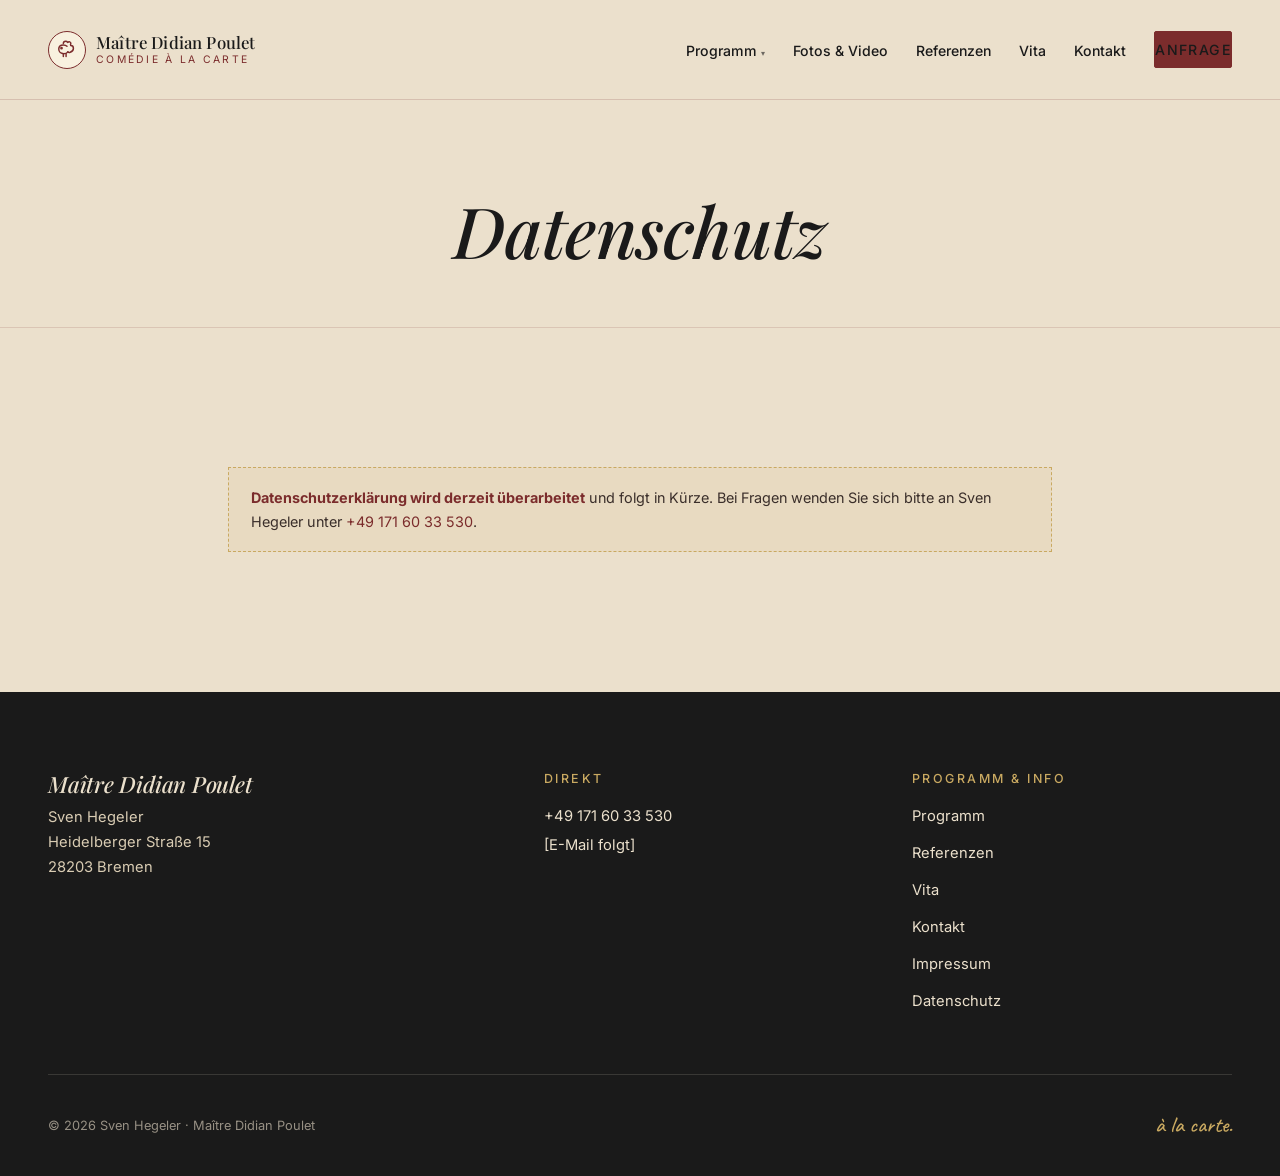
==== datenschutz.html @ 416f076c "Initial deploy — Maître Didian Poulet website" ====
<!doctype html>
<html lang="de">
<head>
<meta charset="utf-8">
<meta name="viewport" content="width=device-width,initial-scale=1">
<title>Datenschutz — Maître Didian Poulet</title>
<link rel="preconnect" href="https://fonts.googleapis.com">
<link rel="preconnect" href="https://fonts.gstatic.com" crossorigin>
<link href="https://fonts.googleapis.com/css2?family=Playfair+Display:ital,wght@0,400;0,500;1,400;1,500&family=Inter:wght@400;500;600&family=Caveat:wght@500;600&display=swap" rel="stylesheet">
<link rel="stylesheet" href="styles.css">
</head>
<body data-screen-label="Datenschutz">

<header class="nav">
  <div class="nav-inner">
    <a class="brand" href="index.html"><span class="brand-mark" aria-hidden="true"><svg width="22" height="22" viewBox="0 0 24 24" fill="none" stroke="currentColor" stroke-width="1.6" stroke-linecap="round" stroke-linejoin="round"><path d="M8 5c0-1.5 1-2.5 2.5-2.5 1 0 1.8.5 2.2 1.2.6-.6 1.5-1 2.3-.6 1.2.5 1.5 2 .8 3"/><path d="M16 7c1.5 0 3 1 3 3 0 2.5-2 4-3.5 4.5-1 .3-2 .2-2.5-.5"/><path d="M13 14c-1 1.5-3 2-4.5 2-3 0-5.5-2-5.5-5 0-2.5 2-4.5 5-4.5 1.5 0 3 .5 4 1.5"/><path d="M8 16v3M11 16v3"/><circle cx="6" cy="10" r=".7" fill="currentColor"/></svg></span><span class="brand-text"><span class="brand-name">Maître Didian Poulet</span><span class="brand-sub">Comédie à la Carte</span></span></a>
    <button class="nav-toggle" aria-label="Menü" aria-expanded="false"><svg width="22" height="22" viewBox="0 0 24 24" fill="none" stroke="currentColor" stroke-width="1.6"><path d="M3 6h18M3 12h18M3 18h18"/></svg></button>
    <ul class="nav-links">
      <li class="has-submenu"><a href="index.html#koch-comedie">Programm</a>
        <ul class="submenu">
          <li><a href="index.html#koch-comedie">Koch-Comédie</a></li>
          <li><a href="index.html#fete-de-la-cuisine">Fête de la Cuisine</a></li>
          <li><a href="index.html#artisst">ARTisst</a></li>
          <li><a href="index.html#everybody-is-a-star">Everybody is a Star!</a></li>
        </ul>
      </li>
      <li><a href="index.html#fotos-video">Fotos &amp; Video</a></li>
      <li><a href="index.html#referenzen">Referenzen</a></li>
      <li><a href="index.html#vita">Vita</a></li>
      <li><a href="index.html#kontakt">Kontakt</a></li>
      <li><a class="btn nav-cta" href="index.html#kontakt">Anfrage</a></li>
    </ul>
  </div>
</header>

<section class="page-head">
  <div class="container--narrow">
    <h1>Datenschutz</h1>
  </div>
</section>

<section class="section">
  <div class="container--narrow">
    <div class="note-box">
      <strong>Datenschutzerklärung wird derzeit überarbeitet</strong> und folgt in Kürze. Bei Fragen wenden Sie sich bitte an Sven Hegeler unter <a href="tel:+4917160335530">+49 171 60 33 530</a>.
    </div>
  </div>
</section>

<footer class="footer">
  <div class="container">
    <div class="footer-grid">
      <div class="footer-brand"><h3>Maître Didian Poulet</h3><p>Sven Hegeler<br>Heidelberger Straße 15<br>28203 Bremen</p></div>
      <div><h4>Direkt</h4><p><a href="tel:+4917160335530">+49 171 60 33 530</a></p><p><a href="mailto:[E-Mail-Adresse mit Sven klären]">[E-Mail folgt]</a></p></div>
      <div><h4>Programm &amp; Info</h4><ul><li><a href="index.html#koch-comedie">Programm</a></li><li><a href="index.html#referenzen">Referenzen</a></li><li><a href="index.html#vita">Vita</a></li><li><a href="index.html#kontakt">Kontakt</a></li><li><a href="impressum.html">Impressum</a></li><li><a href="datenschutz.html">Datenschutz</a></li></ul></div>
    </div>
    <div class="footer-bottom"><span>© 2026 Sven Hegeler · Maître Didian Poulet</span><span class="script">à la carte.</span></div>
  </div>
</footer>
<script src="nav.js"></script>
</body>
</html>
---- styles.css ----
/* =========================================
   Maître Didian Poulet — Comedy Koch mit Huhn
   Shared stylesheet
   ========================================= */

:root {
  --bordeaux: #7B2C2C;
  --bordeaux-deep: #5C1F1F;
  --champagne: #EBE0CC;
  --champagne-light: #F4ECDA;
  --champagne-dark: #D9CCB3;
  --ink: #1A1A1A;
  --ink-soft: #3A2E2A;
  --gold: #C9A961;
  --gold-deep: #A88A45;
  --paper: #F8F1DF;

  --serif: "Playfair Display", "DM Serif Display", Georgia, serif;
  --sans: "Inter", "Source Sans 3", -apple-system, BlinkMacSystemFont, sans-serif;
  --script: "Caveat", "Brush Script MT", cursive;

  --container: 1240px;
  --container-narrow: 880px;
  --radius: 2px;
}

* { box-sizing: border-box; }
html { scroll-behavior: smooth; }
@media (prefers-reduced-motion: reduce) { html { scroll-behavior: auto; } }

/* Anchor scroll offset for sticky nav */
section[id] { scroll-margin-top: 80px; }
body {
  margin: 0;
  font-family: var(--sans);
  font-size: 17px;
  line-height: 1.65;
  color: var(--ink);
  background: var(--champagne);
  -webkit-font-smoothing: antialiased;
  text-rendering: optimizeLegibility;
}

img { max-width: 100%; display: block; }
a { color: var(--bordeaux); text-decoration: none; transition: color .2s; }
a:hover { color: var(--gold-deep); }

h1, h2, h3, h4 {
  font-family: var(--serif);
  font-weight: 500;
  line-height: 1.15;
  margin: 0 0 .4em;
  color: var(--ink);
  letter-spacing: -.01em;
}
h1 { font-size: clamp(2.2rem, 5.5vw, 4.5rem); font-weight: 500; }
h2 { font-size: clamp(1.8rem, 3.5vw, 2.8rem); }
h3 { font-size: clamp(1.3rem, 2vw, 1.7rem); }
p { margin: 0 0 1em; text-wrap: pretty; }
.lead { font-size: 1.15rem; line-height: 1.7; color: var(--ink-soft); }

.container { max-width: var(--container); margin: 0 auto; padding: 0 28px; }
.container--narrow { max-width: var(--container-narrow); margin: 0 auto; padding: 0 28px; }
.section { padding: clamp(64px, 9vw, 120px) 0; }
.section--tight { padding: clamp(40px, 6vw, 80px) 0; }

/* ---------- Eyebrow / micro-labels ---------- */
.eyebrow {
  font-family: var(--sans);
  font-size: .78rem;
  letter-spacing: .22em;
  text-transform: uppercase;
  color: var(--bordeaux);
  font-weight: 500;
  margin: 0 0 1.2rem;
  display: inline-flex;
  align-items: center;
  gap: 14px;
}
.eyebrow::before, .eyebrow::after {
  content: "";
  width: 28px;
  height: 1px;
  background: var(--bordeaux);
  opacity: .5;
}
.eyebrow--left::after { display: none; }
.eyebrow--left::before { display: none; }
.eyebrow--left { padding-left: 0; }

.script {
  font-family: var(--script);
  color: var(--bordeaux);
  font-weight: 500;
}

/* ---------- Buttons ---------- */
.btn {
  display: inline-flex;
  align-items: center;
  gap: 10px;
  padding: 14px 26px;
  font-family: var(--sans);
  font-size: .92rem;
  font-weight: 500;
  letter-spacing: .08em;
  text-transform: uppercase;
  border: 1px solid var(--bordeaux);
  background: var(--bordeaux);
  color: var(--champagne-light);
  cursor: pointer;
  transition: all .2s ease;
  border-radius: var(--radius);
}
.btn:hover { background: var(--bordeaux-deep); color: var(--champagne-light); transform: translateY(-1px); }
.btn--ghost {
  background: transparent;
  color: var(--bordeaux);
}
.btn--ghost:hover { background: var(--bordeaux); color: var(--champagne-light); }
.btn--gold {
  background: var(--gold);
  border-color: var(--gold);
  color: var(--ink);
}
.btn--gold:hover { background: var(--gold-deep); color: var(--ink); }

/* ---------- Navigation ---------- */
.nav {
  position: sticky;
  top: 0;
  z-index: 80;
  background: rgba(235, 224, 204, 0.92);
  backdrop-filter: blur(10px);
  -webkit-backdrop-filter: blur(10px);
  border-bottom: 1px solid rgba(123, 44, 44, 0.18);
}
.nav-inner {
  max-width: var(--container);
  margin: 0 auto;
  padding: 14px 28px;
  display: flex;
  align-items: center;
  gap: 32px;
}
.brand {
  display: flex;
  align-items: center;
  gap: 10px;
  text-decoration: none;
  color: var(--ink);
  flex-shrink: 0;
}
.brand-mark {
  width: 38px;
  height: 38px;
  display: grid;
  place-items: center;
  border: 1px solid var(--bordeaux);
  border-radius: 50%;
  color: var(--bordeaux);
  background: var(--paper);
}
.brand-text {
  display: flex;
  flex-direction: column;
  line-height: 1;
}
.brand-name {
  font-family: var(--serif);
  font-size: 1.05rem;
  font-weight: 500;
  letter-spacing: .01em;
}
.brand-sub {
  font-size: .65rem;
  letter-spacing: .22em;
  text-transform: uppercase;
  color: var(--bordeaux);
  margin-top: 4px;
}

.nav-links {
  display: flex;
  align-items: center;
  gap: 28px;
  margin-left: auto;
  list-style: none;
  padding: 0;
}
.nav-links a {
  font-size: .88rem;
  color: var(--ink);
  font-weight: 500;
  position: relative;
  padding: 6px 0;
}
.nav-links a:hover { color: var(--bordeaux); }
.nav-links a.active { color: var(--bordeaux); }
.nav-links a.active::after {
  content: "";
  position: absolute;
  left: 0; right: 0; bottom: -2px;
  height: 1px;
  background: var(--gold);
}

.nav-cta {
  padding: 10px 18px;
  font-size: .82rem;
  letter-spacing: .1em;
}

/* Programm submenu */
.has-submenu { position: relative; }
.has-submenu > a::after {
  content: "▾";
  font-size: .6em;
  margin-left: 4px;
  opacity: .6;
}
.submenu {
  position: absolute;
  top: calc(100% + 6px);
  left: -16px;
  background: var(--paper);
  border: 1px solid rgba(123, 44, 44, 0.2);
  list-style: none;
  margin: 0;
  padding: 10px 0;
  min-width: 240px;
  opacity: 0;
  visibility: hidden;
  transform: translateY(-4px);
  transition: all .2s;
  box-shadow: 0 16px 40px rgba(26,26,26,.08);
}
.has-submenu:hover .submenu,
.has-submenu:focus-within .submenu {
  opacity: 1;
  visibility: visible;
  transform: translateY(0);
}
.submenu li { display: block; }
.submenu a {
  display: block;
  padding: 10px 20px;
  font-size: .88rem;
  font-family: var(--serif);
  font-style: italic;
}
.submenu a:hover { background: var(--champagne-light); }

/* Mobile nav */
.nav-toggle {
  display: none;
  margin-left: auto;
  background: none;
  border: 1px solid var(--bordeaux);
  color: var(--bordeaux);
  width: 44px;
  height: 44px;
  border-radius: var(--radius);
  cursor: pointer;
  align-items: center;
  justify-content: center;
}

@media (max-width: 980px) {
  .nav-links {
    position: fixed;
    inset: 73px 0 0;
    background: var(--champagne);
    flex-direction: column;
    align-items: flex-start;
    padding: 32px 28px;
    gap: 4px;
    transform: translateX(100%);
    transition: transform .3s ease;
    overflow-y: auto;
  }
  .nav-links.open { transform: translateX(0); }
  .nav-links a { font-size: 1.1rem; padding: 12px 0; width: 100%; border-bottom: 1px solid rgba(123,44,44,.1); }
  .submenu {
    position: static;
    opacity: 1;
    visibility: visible;
    transform: none;
    box-shadow: none;
    border: none;
    background: transparent;
    padding: 0 0 0 16px;
    min-width: 0;
  }
  .submenu a { font-size: 1rem; padding: 8px 0; }
  .nav-cta { margin-top: 16px; }
  .nav-toggle { display: inline-flex; }
}

/* ---------- Decorative dividers ---------- */
.ornament {
  display: flex;
  align-items: center;
  justify-content: center;
  gap: 14px;
  margin: 32px 0;
  color: var(--bordeaux);
}
.ornament::before, .ornament::after {
  content: "";
  flex: 1;
  max-width: 120px;
  height: 1px;
  background: linear-gradient(to right, transparent, var(--bordeaux) 40%, var(--bordeaux) 60%, transparent);
  opacity: .5;
}
.ornament svg { opacity: .8; }

.rule {
  border: 0;
  border-top: 1px solid rgba(123, 44, 44, 0.18);
  margin: 0;
}

/* ---------- Hero ---------- */
.hero {
  position: relative;
  padding: clamp(60px, 8vw, 100px) 0 clamp(60px, 8vw, 110px);
  overflow: hidden;
}
.hero-grid {
  display: grid;
  grid-template-columns: 1.05fr 1fr;
  gap: clamp(40px, 6vw, 80px);
  align-items: center;
}
@media (max-width: 900px) {
  .hero-grid { grid-template-columns: 1fr; gap: 36px; }
}

/* ---------- Image placeholder ---------- */
.ph {
  position: relative;
  background:
    repeating-linear-gradient(
      135deg,
      rgba(123,44,44,.06) 0 12px,
      rgba(123,44,44,.02) 12px 24px
    ),
    var(--paper);
  border: 1px solid rgba(123,44,44,.2);
  display: grid;
  place-items: center;
  color: var(--bordeaux);
  font-family: ui-monospace, "SF Mono", Menlo, monospace;
  font-size: .72rem;
  letter-spacing: .14em;
  text-transform: uppercase;
  text-align: center;
  padding: 24px;
  overflow: hidden;
}
.ph::before, .ph::after {
  content: "";
  position: absolute;
  width: 18px;
  height: 18px;
  border: 1px solid var(--bordeaux);
  opacity: .5;
}
.ph::before { top: 10px; left: 10px; border-right: 0; border-bottom: 0; }
.ph::after { bottom: 10px; right: 10px; border-left: 0; border-top: 0; }
.ph .ph-label { max-width: 240px; line-height: 1.5; }
.ph .ph-cap {
  display: block;
  margin-top: 8px;
  font-family: var(--serif);
  font-style: italic;
  font-size: .9rem;
  letter-spacing: 0;
  text-transform: none;
  color: var(--ink-soft);
}

/* Real photo with caption */
.figure {
  margin: 0;
}
.figure img {
  width: 100%;
  height: auto;
  border: 1px solid rgba(123,44,44,.2);
  display: block;
}
.figure figcaption {
  margin-top: 12px;
  font-family: var(--script);
  font-size: 1.5rem;
  color: var(--bordeaux);
  text-align: right;
}

.ph--portrait { aspect-ratio: 4/5; }
.ph--landscape { aspect-ratio: 4/3; }
.ph--wide { aspect-ratio: 16/9; }
.ph--square { aspect-ratio: 1/1; }

/* ---------- Badge / Award ---------- */
.badge {
  display: inline-flex;
  align-items: center;
  gap: 12px;
  padding: 10px 18px 10px 14px;
  border: 1px solid var(--gold);
  background: rgba(201, 169, 97, 0.08);
  color: var(--ink-soft);
  font-size: .82rem;
  line-height: 1.4;
  border-radius: var(--radius);
}
.badge-medal {
  flex-shrink: 0;
  color: var(--gold-deep);
}

/* ---------- Cards ---------- */
.card {
  background: var(--paper);
  border: 1px solid rgba(123,44,44,.16);
  padding: 32px;
  display: flex;
  flex-direction: column;
  gap: 14px;
  position: relative;
  transition: all .25s ease;
}
.card:hover {
  border-color: var(--bordeaux);
  transform: translateY(-2px);
  box-shadow: 0 20px 40px rgba(26,26,26,.06);
}
.card-num {
  font-family: var(--serif);
  font-style: italic;
  font-size: 1rem;
  color: var(--gold-deep);
}
.card h3 { margin: 0; }
.card-link {
  margin-top: auto;
  font-family: var(--serif);
  font-style: italic;
  font-size: 1rem;
  color: var(--bordeaux);
  display: inline-flex;
  align-items: center;
  gap: 8px;
}
.card-link::after {
  content: "→";
  transition: transform .2s;
}
.card:hover .card-link::after { transform: translateX(4px); }

/* ---------- Program tiles grid ---------- */
.program-grid {
  display: grid;
  grid-template-columns: repeat(auto-fit, minmax(260px, 1fr));
  gap: 20px;
  margin-top: 40px;
}

/* ---------- Pull quote ---------- */
.pullquote {
  margin: clamp(40px, 6vw, 64px) auto;
  max-width: 760px;
  padding: 0 28px;
  text-align: center;
  position: relative;
}
.pullquote p {
  font-family: var(--serif);
  font-style: italic;
  font-size: clamp(1.5rem, 3.2vw, 2.4rem);
  line-height: 1.3;
  color: var(--bordeaux);
  margin: 0;
}
.pullquote::before {
  content: "❝";
  display: block;
  font-family: var(--serif);
  font-size: 4rem;
  color: var(--gold);
  line-height: 1;
  margin-bottom: 8px;
}

/* ---------- Section header ---------- */
.section-head {
  text-align: center;
  max-width: 720px;
  margin: 0 auto 56px;
}
.section-head .eyebrow {
  justify-content: center;
}

/* ---------- Two-column layout ---------- */
.two-col {
  display: grid;
  grid-template-columns: 1fr 1fr;
  gap: clamp(32px, 5vw, 64px);
  align-items: start;
}
@media (max-width: 820px) {
  .two-col { grid-template-columns: 1fr; }
}

/* ---------- Aside boxes (Eckdaten, Hinweise) ---------- */
.aside-box {
  background: var(--paper);
  border-left: 3px solid var(--gold);
  padding: 28px 32px;
  margin: 32px 0;
}
.aside-box h3 {
  font-size: 1.1rem;
  margin: 0 0 16px;
  font-family: var(--sans);
  text-transform: uppercase;
  letter-spacing: .14em;
  color: var(--bordeaux);
  font-weight: 600;
}
.aside-box ol, .aside-box ul {
  margin: 0;
  padding-left: 20px;
}
.aside-box li { margin-bottom: 8px; }
.aside-box li:last-child { margin-bottom: 0; }

.note-box {
  background: rgba(201, 169, 97, 0.1);
  border: 1px dashed var(--gold);
  padding: 18px 22px;
  font-size: .9rem;
  color: var(--ink-soft);
  margin: 24px 0;
}
.note-box strong { color: var(--bordeaux); }

/* ---------- Downloads ---------- */
.downloads {
  display: flex;
  flex-direction: column;
  gap: 10px;
  margin: 24px 0;
}
.download {
  display: flex;
  align-items: center;
  justify-content: space-between;
  gap: 16px;
  padding: 16px 20px;
  border: 1px solid rgba(123,44,44,.2);
  background: var(--paper);
  text-decoration: none;
  color: var(--ink);
  transition: all .2s;
}
.download:hover {
  border-color: var(--bordeaux);
  background: var(--champagne-light);
}
.download-icon {
  color: var(--bordeaux);
  flex-shrink: 0;
}
.download-meta {
  flex: 1;
  min-width: 0;
}
.download-name {
  font-family: var(--serif);
  font-style: italic;
  font-size: 1.05rem;
}
.download-sub {
  font-size: .75rem;
  letter-spacing: .12em;
  text-transform: uppercase;
  color: var(--ink-soft);
  opacity: .7;
}
.download-arrow {
  color: var(--bordeaux);
  font-family: ui-monospace, monospace;
}

/* ---------- EN box ---------- */
.en-box {
  background: var(--ink);
  color: var(--champagne);
  padding: 28px;
  display: flex;
  flex-direction: column;
  gap: 14px;
  align-items: flex-start;
}
.en-box .flag {
  font-size: 1.4rem;
}
.en-box h4 {
  margin: 0;
  color: var(--champagne);
  font-family: var(--serif);
  font-style: italic;
}
.en-box a {
  color: var(--gold);
  font-weight: 500;
  text-transform: uppercase;
  font-size: .82rem;
  letter-spacing: .12em;
}

/* ---------- Logo wall ---------- */
.logo-wall {
  display: grid;
  grid-template-columns: repeat(auto-fill, minmax(180px, 1fr));
  gap: 1px;
  background: rgba(123,44,44,.15);
  border: 1px solid rgba(123,44,44,.15);
}
.logo-cell {
  background: var(--paper);
  aspect-ratio: 4/3;
  display: grid;
  place-items: center;
  padding: 20px;
  text-align: center;
  font-family: var(--serif);
  font-size: .95rem;
  color: var(--ink-soft);
  filter: grayscale(1) contrast(0.9);
  transition: all .3s;
  cursor: default;
  line-height: 1.3;
}
.logo-cell:hover {
  filter: none;
  color: var(--bordeaux);
  background: var(--champagne-light);
}
.logo-cell em {
  display: block;
  font-style: normal;
  font-family: var(--sans);
  font-size: .68rem;
  letter-spacing: .14em;
  text-transform: uppercase;
  color: var(--gold-deep);
  margin-top: 6px;
  opacity: .8;
}

/* ---------- Galleries ---------- */
.gallery-masonry {
  columns: 3;
  column-gap: 16px;
}
.gallery-masonry .ph {
  margin-bottom: 16px;
  break-inside: avoid;
}
.gallery-masonry .ph:nth-child(3n+1) { aspect-ratio: 4/5; }
.gallery-masonry .ph:nth-child(3n+2) { aspect-ratio: 4/3; }
.gallery-masonry .ph:nth-child(3n+3) { aspect-ratio: 1/1; }
@media (max-width: 900px) {
  .gallery-masonry { columns: 2; }
}
@media (max-width: 560px) {
  .gallery-masonry { columns: 1; }
}

.gallery-strip {
  display: grid;
  grid-template-columns: repeat(auto-fill, minmax(200px, 1fr));
  gap: 12px;
}

/* ---------- Footer ---------- */
.footer {
  background: var(--ink);
  color: var(--champagne-dark);
  padding: 80px 0 32px;
  margin-top: 0;
}
.footer a { color: var(--champagne); }
.footer a:hover { color: var(--gold); }
.footer-grid {
  display: grid;
  grid-template-columns: 1.4fr 1fr 1fr;
  gap: 48px;
  padding-bottom: 56px;
  border-bottom: 1px solid rgba(235,224,204,.15);
}
.footer-grid h4 {
  color: var(--gold);
  font-family: var(--sans);
  font-size: .78rem;
  letter-spacing: .2em;
  text-transform: uppercase;
  font-weight: 500;
  margin: 0 0 18px;
}
.footer-grid p, .footer-grid li {
  font-size: .92rem;
  line-height: 1.7;
  margin: 0 0 4px;
}
.footer-grid ul { list-style: none; padding: 0; margin: 0; display: flex; flex-direction: column; gap: 8px; }
.footer-brand h3 {
  color: var(--champagne);
  font-family: var(--serif);
  font-style: italic;
  font-size: 1.4rem;
  margin: 0 0 8px;
}
.footer-bottom {
  display: flex;
  justify-content: space-between;
  align-items: center;
  flex-wrap: wrap;
  gap: 16px;
  padding-top: 32px;
  font-size: .8rem;
  color: rgba(235,224,204,.6);
}
.footer-bottom .script { color: var(--gold); font-size: 1.4rem; }
@media (max-width: 800px) {
  .footer-grid { grid-template-columns: 1fr; gap: 32px; }
}

/* ---------- Contact page ---------- */
.contact-grid {
  display: grid;
  grid-template-columns: 1fr 1fr;
  gap: 64px;
  align-items: start;
}
.contact-block {
  font-family: var(--serif);
  font-size: 1.4rem;
  line-height: 1.6;
  color: var(--ink);
}
.contact-block strong {
  display: block;
  font-size: .72rem;
  font-family: var(--sans);
  letter-spacing: .18em;
  text-transform: uppercase;
  color: var(--bordeaux);
  margin-top: 24px;
  font-weight: 600;
}
.contact-block strong:first-child { margin-top: 0; }
@media (max-width: 800px) {
  .contact-grid { grid-template-columns: 1fr; gap: 32px; }
}

/* ---------- Hero left text ---------- */
.hero-eyebrow {
  font-size: .8rem;
  letter-spacing: .3em;
  text-transform: uppercase;
  color: var(--bordeaux);
  margin-bottom: 24px;
  font-weight: 500;
}
.hero h1 {
  font-size: clamp(2.4rem, 6vw, 4.6rem);
  font-style: italic;
  margin-bottom: 8px;
}
.hero .sub {
  font-family: var(--script);
  font-size: clamp(1.8rem, 4vw, 2.8rem);
  color: var(--bordeaux);
  margin-bottom: 32px;
  line-height: 1;
}
.hero .subline {
  font-size: 1.1rem;
  line-height: 1.7;
  color: var(--ink-soft);
  max-width: 540px;
  margin-bottom: 32px;
}
.hero-cta {
  display: flex;
  gap: 14px;
  flex-wrap: wrap;
  margin-bottom: 32px;
}

/* ---------- Misc ---------- */
.kicker {
  font-family: var(--serif);
  font-style: italic;
  font-size: 1.2rem;
  color: var(--bordeaux);
}
.muted { color: var(--ink-soft); opacity: .8; }
.center { text-align: center; }

.page-head {
  padding: clamp(56px, 7vw, 100px) 0 clamp(32px, 4vw, 48px);
  text-align: center;
  border-bottom: 1px solid rgba(123,44,44,.15);
}
.page-head h1 {
  font-style: italic;
  margin-bottom: 8px;
}
.page-head .sub {
  font-family: var(--script);
  font-size: clamp(1.6rem, 3vw, 2.2rem);
  color: var(--bordeaux);
}
.page-head .lead {
  margin-top: 18px;
  max-width: 620px;
  margin-left: auto;
  margin-right: auto;
}

/* ---------- Acts list (Everybody is a Star) ---------- */
.acts {
  display: grid;
  gap: 32px;
  margin-top: 40px;
}
.act {
  display: grid;
  grid-template-columns: 200px 1fr;
  gap: 32px;
  align-items: start;
  padding-bottom: 32px;
  border-bottom: 1px solid rgba(123,44,44,.15);
}
.act:last-child { border-bottom: 0; padding-bottom: 0; }
.act-num {
  font-family: var(--serif);
  font-style: italic;
  font-size: 1rem;
  color: var(--gold-deep);
}
.act-num .big {
  display: block;
  font-size: 4rem;
  color: var(--bordeaux);
  font-style: normal;
  line-height: 1;
  margin-top: 4px;
}
.act h3 { margin-bottom: 12px; }
@media (max-width: 700px) {
  .act { grid-template-columns: 1fr; gap: 12px; }
  .act-num .big { font-size: 3rem; display: inline-block; margin-right: 12px; }
}

/* ---------- Credits list ---------- */
.credits {
  display: grid;
  grid-template-columns: 1fr;
  gap: 0;
  margin-top: 24px;
}
.credit {
  display: grid;
  grid-template-columns: 220px 1fr auto;
  gap: 16px;
  padding: 14px 0;
  border-bottom: 1px dotted rgba(123,44,44,.25);
  align-items: baseline;
}
.credit-role {
  font-family: var(--serif);
  font-style: italic;
  color: var(--bordeaux);
}
.credit-link {
  font-size: .85rem;
  color: var(--ink-soft);
}
@media (max-width: 700px) {
  .credit { grid-template-columns: 1fr; gap: 2px; padding: 12px 0; }
}

/* ---------- Video element ---------- */
video.video-ph {
  width: 100%;
  aspect-ratio: 16/9;
  object-fit: cover;
  display: block;
  cursor: pointer;
}

/* ---------- Video placeholder ---------- */
.video-ph {
  aspect-ratio: 16/9;
  background: var(--ink);
  color: var(--champagne);
  display: grid;
  place-items: center;
  position: relative;
  cursor: pointer;
}
.video-ph::before {
  content: "";
  position: absolute;
  inset: 0;
  background:
    repeating-linear-gradient(135deg, rgba(255,255,255,.02) 0 12px, transparent 12px 24px);
}
.play-btn {
  width: 80px;
  height: 80px;
  border-radius: 50%;
  background: var(--gold);
  display: grid;
  place-items: center;
  color: var(--ink);
  position: relative;
  z-index: 2;
}
.video-meta {
  position: absolute;
  bottom: 24px;
  left: 24px;
  z-index: 2;
  font-family: var(--serif);
  font-style: italic;
  font-size: 1.1rem;
}

/* ---------- Bordeaux block section ---------- */
.section--bordeaux {
  background: var(--bordeaux);
  color: var(--champagne-light);
}
.section--bordeaux h2 { color: var(--champagne); }
.section--bordeaux .eyebrow { color: var(--gold); }
.section--bordeaux .eyebrow::before, .section--bordeaux .eyebrow::after { background: var(--gold); }

.section--ink {
  background: var(--ink);
  color: var(--champagne-dark);
}
.section--ink h2, .section--ink h3 { color: var(--champagne); }

/* ---------- Run-on text body sections ---------- */
.prose {
  font-size: 1.05rem;
  line-height: 1.8;
  color: var(--ink);
  max-width: 720px;
  margin: 0 auto;
}
.prose p { margin-bottom: 1.2em; }
.prose .first-letter::first-letter,
.prose > p:first-of-type::first-letter {
  font-family: var(--serif);
  font-size: 4.2rem;
  float: left;
  line-height: .9;
  margin: 6px 12px 0 0;
  color: var(--bordeaux);
}

/* Stage / List items */
.tags {
  display: flex;
  flex-wrap: wrap;
  gap: 8px;
  margin-bottom: 24px;
}
.tag {
  font-size: .72rem;
  letter-spacing: .14em;
  text-transform: uppercase;
  padding: 5px 12px;
  border: 1px solid rgba(123,44,44,.3);
  border-radius: 99px;
  color: var(--bordeaux);
  background: var(--paper);
}
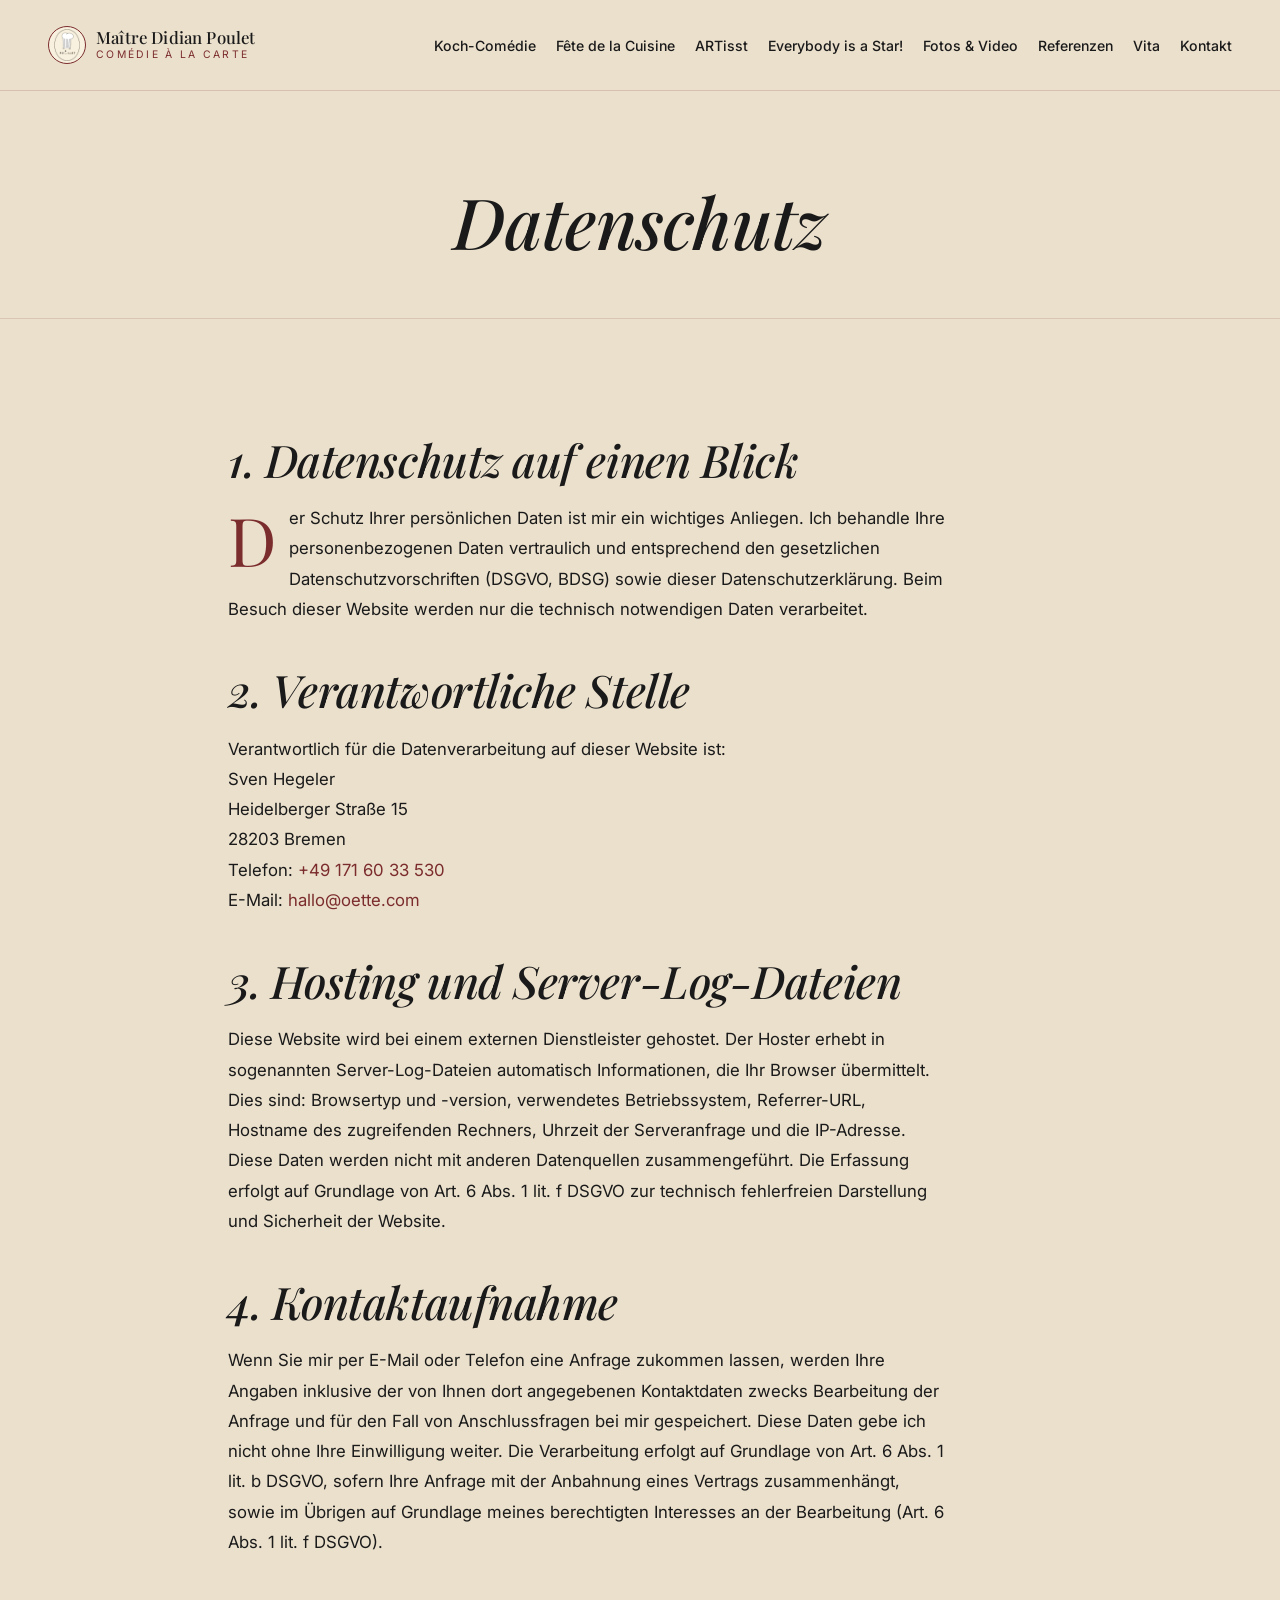
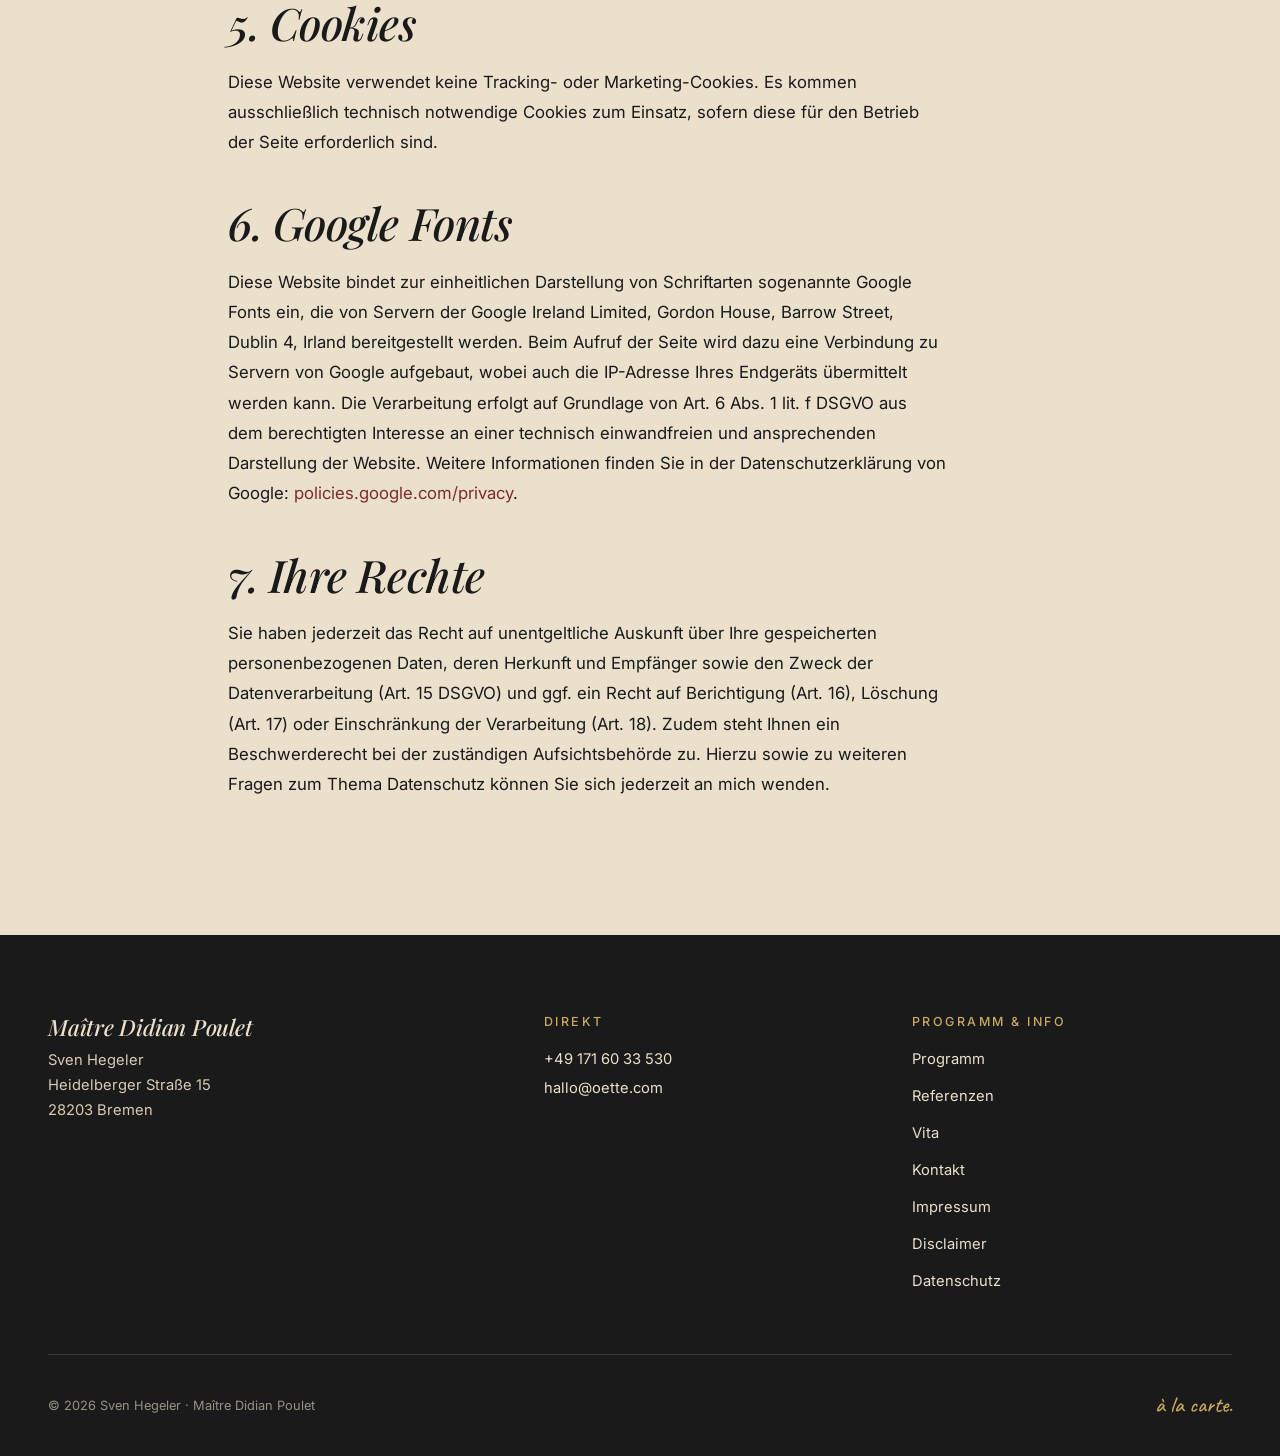
==== commit 2c548ac6: "Änderungswünsche Sven umgesetzt + Bildoptimierung - Poulet-Logo im Header, flache Navigation (nicht " ====
--- a/datenschutz.html
+++ b/datenschutz.html
@@ -7,28 +7,23 @@
 <link rel="preconnect" href="https://fonts.googleapis.com">
 <link rel="preconnect" href="https://fonts.gstatic.com" crossorigin>
 <link href="https://fonts.googleapis.com/css2?family=Playfair+Display:ital,wght@0,400;0,500;1,400;1,500&family=Inter:wght@400;500;600&family=Caveat:wght@500;600&display=swap" rel="stylesheet">
-<link rel="stylesheet" href="styles.css">
+<link rel="stylesheet" href="styles.css?v=4">
 </head>
 <body data-screen-label="Datenschutz">
 
 <header class="nav">
   <div class="nav-inner">
-    <a class="brand" href="index.html"><span class="brand-mark" aria-hidden="true"><svg width="22" height="22" viewBox="0 0 24 24" fill="none" stroke="currentColor" stroke-width="1.6" stroke-linecap="round" stroke-linejoin="round"><path d="M8 5c0-1.5 1-2.5 2.5-2.5 1 0 1.8.5 2.2 1.2.6-.6 1.5-1 2.3-.6 1.2.5 1.5 2 .8 3"/><path d="M16 7c1.5 0 3 1 3 3 0 2.5-2 4-3.5 4.5-1 .3-2 .2-2.5-.5"/><path d="M13 14c-1 1.5-3 2-4.5 2-3 0-5.5-2-5.5-5 0-2.5 2-4.5 5-4.5 1.5 0 3 .5 4 1.5"/><path d="M8 16v3M11 16v3"/><circle cx="6" cy="10" r=".7" fill="currentColor"/></svg></span><span class="brand-text"><span class="brand-name">Maître Didian Poulet</span><span class="brand-sub">Comédie à la Carte</span></span></a>
+    <a class="brand" href="index.html"><span class="brand-mark" aria-hidden="true"><img src="images/logo-poulet.png" alt="" width="22" height="22" style="width:26px;height:auto;display:block"></span><span class="brand-text"><span class="brand-name">Maître Didian Poulet</span><span class="brand-sub">Comédie à la Carte</span></span></a>
     <button class="nav-toggle" aria-label="Menü" aria-expanded="false"><svg width="22" height="22" viewBox="0 0 24 24" fill="none" stroke="currentColor" stroke-width="1.6"><path d="M3 6h18M3 12h18M3 18h18"/></svg></button>
     <ul class="nav-links">
-      <li class="has-submenu"><a href="index.html#koch-comedie">Programm</a>
-        <ul class="submenu">
-          <li><a href="index.html#koch-comedie">Koch-Comédie</a></li>
-          <li><a href="index.html#fete-de-la-cuisine">Fête de la Cuisine</a></li>
-          <li><a href="index.html#artisst">ARTisst</a></li>
-          <li><a href="index.html#everybody-is-a-star">Everybody is a Star!</a></li>
-        </ul>
-      </li>
+      <li><a href="index.html#koch-comedie">Koch-Comédie</a></li>
+      <li><a href="index.html#fete-de-la-cuisine">Fête de la Cuisine</a></li>
+      <li><a href="index.html#artisst">ARTisst</a></li>
+      <li><a href="index.html#everybody-is-a-star">Everybody is a Star!</a></li>
       <li><a href="index.html#fotos-video">Fotos &amp; Video</a></li>
       <li><a href="index.html#referenzen">Referenzen</a></li>
       <li><a href="index.html#vita">Vita</a></li>
       <li><a href="index.html#kontakt">Kontakt</a></li>
-      <li><a class="btn nav-cta" href="index.html#kontakt">Anfrage</a></li>
     </ul>
   </div>
 </header>
@@ -41,8 +36,32 @@
 
 <section class="section">
   <div class="container--narrow">
-    <div class="note-box">
-      <strong>Datenschutzerklärung wird derzeit überarbeitet</strong> und folgt in Kürze. Bei Fragen wenden Sie sich bitte an Sven Hegeler unter <a href="tel:+4917160335530">+49 171 60 33 530</a>.
+    <div class="prose" style="margin:0">
+      <h2 style="font-style:italic">1. Datenschutz auf einen Blick</h2>
+      <p>Der Schutz Ihrer persönlichen Daten ist mir ein wichtiges Anliegen. Ich behandle Ihre personenbezogenen Daten vertraulich und entsprechend den gesetzlichen Datenschutzvorschriften (DSGVO, BDSG) sowie dieser Datenschutzerklärung. Beim Besuch dieser Website werden nur die technisch notwendigen Daten verarbeitet.</p>
+
+      <h2 style="font-style:italic; margin-top:40px">2. Verantwortliche Stelle</h2>
+      <p>Verantwortlich für die Datenverarbeitung auf dieser Website ist:<br>
+      Sven Hegeler<br>
+      Heidelberger Straße 15<br>
+      28203 Bremen<br>
+      Telefon: <a href="tel:+4917160335530">+49 171 60 33 530</a><br>
+      E-Mail: <a href="mailto:hallo@oette.com">hallo@oette.com</a></p>
+
+      <h2 style="font-style:italic; margin-top:40px">3. Hosting und Server-Log-Dateien</h2>
+      <p>Diese Website wird bei einem externen Dienstleister gehostet. Der Hoster erhebt in sogenannten Server-Log-Dateien automatisch Informationen, die Ihr Browser übermittelt. Dies sind: Browsertyp und -version, verwendetes Betriebssystem, Referrer-URL, Hostname des zugreifenden Rechners, Uhrzeit der Serveranfrage und die IP-Adresse. Diese Daten werden nicht mit anderen Datenquellen zusammengeführt. Die Erfassung erfolgt auf Grundlage von Art. 6 Abs. 1 lit. f DSGVO zur technisch fehlerfreien Darstellung und Sicherheit der Website.</p>
+
+      <h2 style="font-style:italic; margin-top:40px">4. Kontaktaufnahme</h2>
+      <p>Wenn Sie mir per E-Mail oder Telefon eine Anfrage zukommen lassen, werden Ihre Angaben inklusive der von Ihnen dort angegebenen Kontaktdaten zwecks Bearbeitung der Anfrage und für den Fall von Anschlussfragen bei mir gespeichert. Diese Daten gebe ich nicht ohne Ihre Einwilligung weiter. Die Verarbeitung erfolgt auf Grundlage von Art. 6 Abs. 1 lit. b DSGVO, sofern Ihre Anfrage mit der Anbahnung eines Vertrags zusammenhängt, sowie im Übrigen auf Grundlage meines berechtigten Interesses an der Bearbeitung (Art. 6 Abs. 1 lit. f DSGVO).</p>
+
+      <h2 style="font-style:italic; margin-top:40px">5. Cookies</h2>
+      <p>Diese Website verwendet keine Tracking- oder Marketing-Cookies. Es kommen ausschließlich technisch notwendige Cookies zum Einsatz, sofern diese für den Betrieb der Seite erforderlich sind.</p>
+
+      <h2 style="font-style:italic; margin-top:40px">6. Google Fonts</h2>
+      <p>Diese Website bindet zur einheitlichen Darstellung von Schriftarten sogenannte Google Fonts ein, die von Servern der Google Ireland Limited, Gordon House, Barrow Street, Dublin 4, Irland bereitgestellt werden. Beim Aufruf der Seite wird dazu eine Verbindung zu Servern von Google aufgebaut, wobei auch die IP-Adresse Ihres Endgeräts übermittelt werden kann. Die Verarbeitung erfolgt auf Grundlage von Art. 6 Abs. 1 lit. f DSGVO aus dem berechtigten Interesse an einer technisch einwandfreien und ansprechenden Darstellung der Website. Weitere Informationen finden Sie in der Datenschutzerklärung von Google: <a href="https://policies.google.com/privacy" target="_blank" rel="noopener">policies.google.com/privacy</a>.</p>
+
+      <h2 style="font-style:italic; margin-top:40px">7. Ihre Rechte</h2>
+      <p>Sie haben jederzeit das Recht auf unentgeltliche Auskunft über Ihre gespeicherten personenbezogenen Daten, deren Herkunft und Empfänger sowie den Zweck der Datenverarbeitung (Art. 15 DSGVO) und ggf. ein Recht auf Berichtigung (Art. 16), Löschung (Art. 17) oder Einschränkung der Verarbeitung (Art. 18). Zudem steht Ihnen ein Beschwerderecht bei der zuständigen Aufsichtsbehörde zu. Hierzu sowie zu weiteren Fragen zum Thema Datenschutz können Sie sich jederzeit an mich wenden.</p>
     </div>
   </div>
 </section>
@@ -51,8 +70,8 @@
   <div class="container">
     <div class="footer-grid">
       <div class="footer-brand"><h3>Maître Didian Poulet</h3><p>Sven Hegeler<br>Heidelberger Straße 15<br>28203 Bremen</p></div>
-      <div><h4>Direkt</h4><p><a href="tel:+4917160335530">+49 171 60 33 530</a></p><p><a href="mailto:[E-Mail-Adresse mit Sven klären]">[E-Mail folgt]</a></p></div>
-      <div><h4>Programm &amp; Info</h4><ul><li><a href="index.html#koch-comedie">Programm</a></li><li><a href="index.html#referenzen">Referenzen</a></li><li><a href="index.html#vita">Vita</a></li><li><a href="index.html#kontakt">Kontakt</a></li><li><a href="impressum.html">Impressum</a></li><li><a href="datenschutz.html">Datenschutz</a></li></ul></div>
+      <div><h4>Direkt</h4><p><a href="tel:+4917160335530">+49 171 60 33 530</a></p><p><a href="mailto:hallo@oette.com">hallo@oette.com</a></p></div>
+      <div><h4>Programm &amp; Info</h4><ul><li><a href="index.html#koch-comedie">Programm</a></li><li><a href="index.html#referenzen">Referenzen</a></li><li><a href="index.html#vita">Vita</a></li><li><a href="index.html#kontakt">Kontakt</a></li><li><a href="impressum.html">Impressum</a></li><li><a href="impressum.html#disclaimer">Disclaimer</a></li><li><a href="datenschutz.html">Datenschutz</a></li></ul></div>
     </div>
     <div class="footer-bottom"><span>© 2026 Sven Hegeler · Maître Didian Poulet</span><span class="script">à la carte.</span></div>
   </div>
--- a/styles.css
+++ b/styles.css
@@ -127,12 +127,8 @@
 
 /* ---------- Navigation ---------- */
 .nav {
-  position: sticky;
-  top: 0;
-  z-index: 80;
-  background: rgba(235, 224, 204, 0.92);
-  backdrop-filter: blur(10px);
-  -webkit-backdrop-filter: blur(10px);
+  position: static;
+  background: var(--champagne);
   border-bottom: 1px solid rgba(123, 44, 44, 0.18);
 }
 .nav-inner {
@@ -183,7 +179,7 @@
 .nav-links {
   display: flex;
   align-items: center;
-  gap: 28px;
+  gap: 20px;
   margin-left: auto;
   list-style: none;
   padding: 0;
@@ -423,6 +419,67 @@
   color: var(--gold-deep);
 }
 
+/* ---------- Hero: Medaille + Foto unter dem Text ---------- */
+.hero-text {
+  max-width: 860px;
+  margin: 0 auto;
+  text-align: center;
+}
+.hero-text .subline {
+  margin-left: auto;
+  margin-right: auto;
+}
+.hero-images {
+  display: flex;
+  align-items: center;
+  justify-content: center;
+  gap: 52px;
+  margin-top: 60px;
+  flex-wrap: wrap;
+}
+.hero-images .hero-photo {
+  flex: 0 1 580px;
+  min-width: 280px;
+  margin: 0;
+}
+
+/* ---------- Gold medal (award) ---------- */
+.medal-block {
+  flex: 0 0 auto;
+  width: 160px;
+  display: flex;
+  flex-direction: column;
+  align-items: center;
+  text-align: center;
+  gap: 12px;
+}
+.medal-img {
+  width: 128px;
+  height: auto;
+  filter: drop-shadow(0 12px 20px rgba(26,26,26,.28));
+}
+.medal-text {
+  display: flex;
+  flex-direction: column;
+  gap: 6px;
+}
+.medal-label {
+  font-family: var(--sans);
+  font-size: .74rem;
+  letter-spacing: .16em;
+  text-transform: uppercase;
+  color: var(--gold-deep);
+  font-weight: 600;
+}
+.medal-title {
+  font-family: var(--serif);
+  font-style: italic;
+  font-weight: 500;
+  font-size: 1.25rem;
+  line-height: 1.3;
+  color: var(--bordeaux);
+}
+
 /* ---------- Cards ---------- */
 .card {
   background: var(--paper);
@@ -728,6 +785,29 @@
   font-size: 1.4rem;
   margin: 0 0 8px;
 }
+.footer-disclaimer {
+  max-width: 900px;
+  margin: 0 auto 40px;
+  padding-bottom: 40px;
+  border-bottom: 1px solid rgba(235,224,204,.15);
+}
+.footer-disclaimer h4 {
+  color: var(--gold);
+  font-family: var(--sans);
+  font-size: .72rem;
+  letter-spacing: .2em;
+  text-transform: uppercase;
+  font-weight: 500;
+  margin: 0 0 16px;
+}
+.footer-disclaimer p {
+  font-size: .82rem;
+  line-height: 1.7;
+  margin: 0 0 12px;
+  color: rgba(235,224,204,.62);
+}
+.footer-disclaimer p:last-child { margin-bottom: 0; }
+.footer-disclaimer strong { color: rgba(235,224,204,.85); font-weight: 600; }
 .footer-bottom {
   display: flex;
   justify-content: space-between;
@@ -998,3 +1078,9 @@
   color: var(--bordeaux);
   background: var(--paper);
 }
+
+/* ============ VIDEO LAZY LOAD ============ */
+.video-lazy { cursor:default }
+.video-play-btn svg circle { transition: opacity .15s }
+.video-play-btn:hover svg circle { opacity: .7 }
+.video-play-btn:focus-visible { outline: 3px solid var(--gold); outline-offset: 4px; border-radius: 50% }
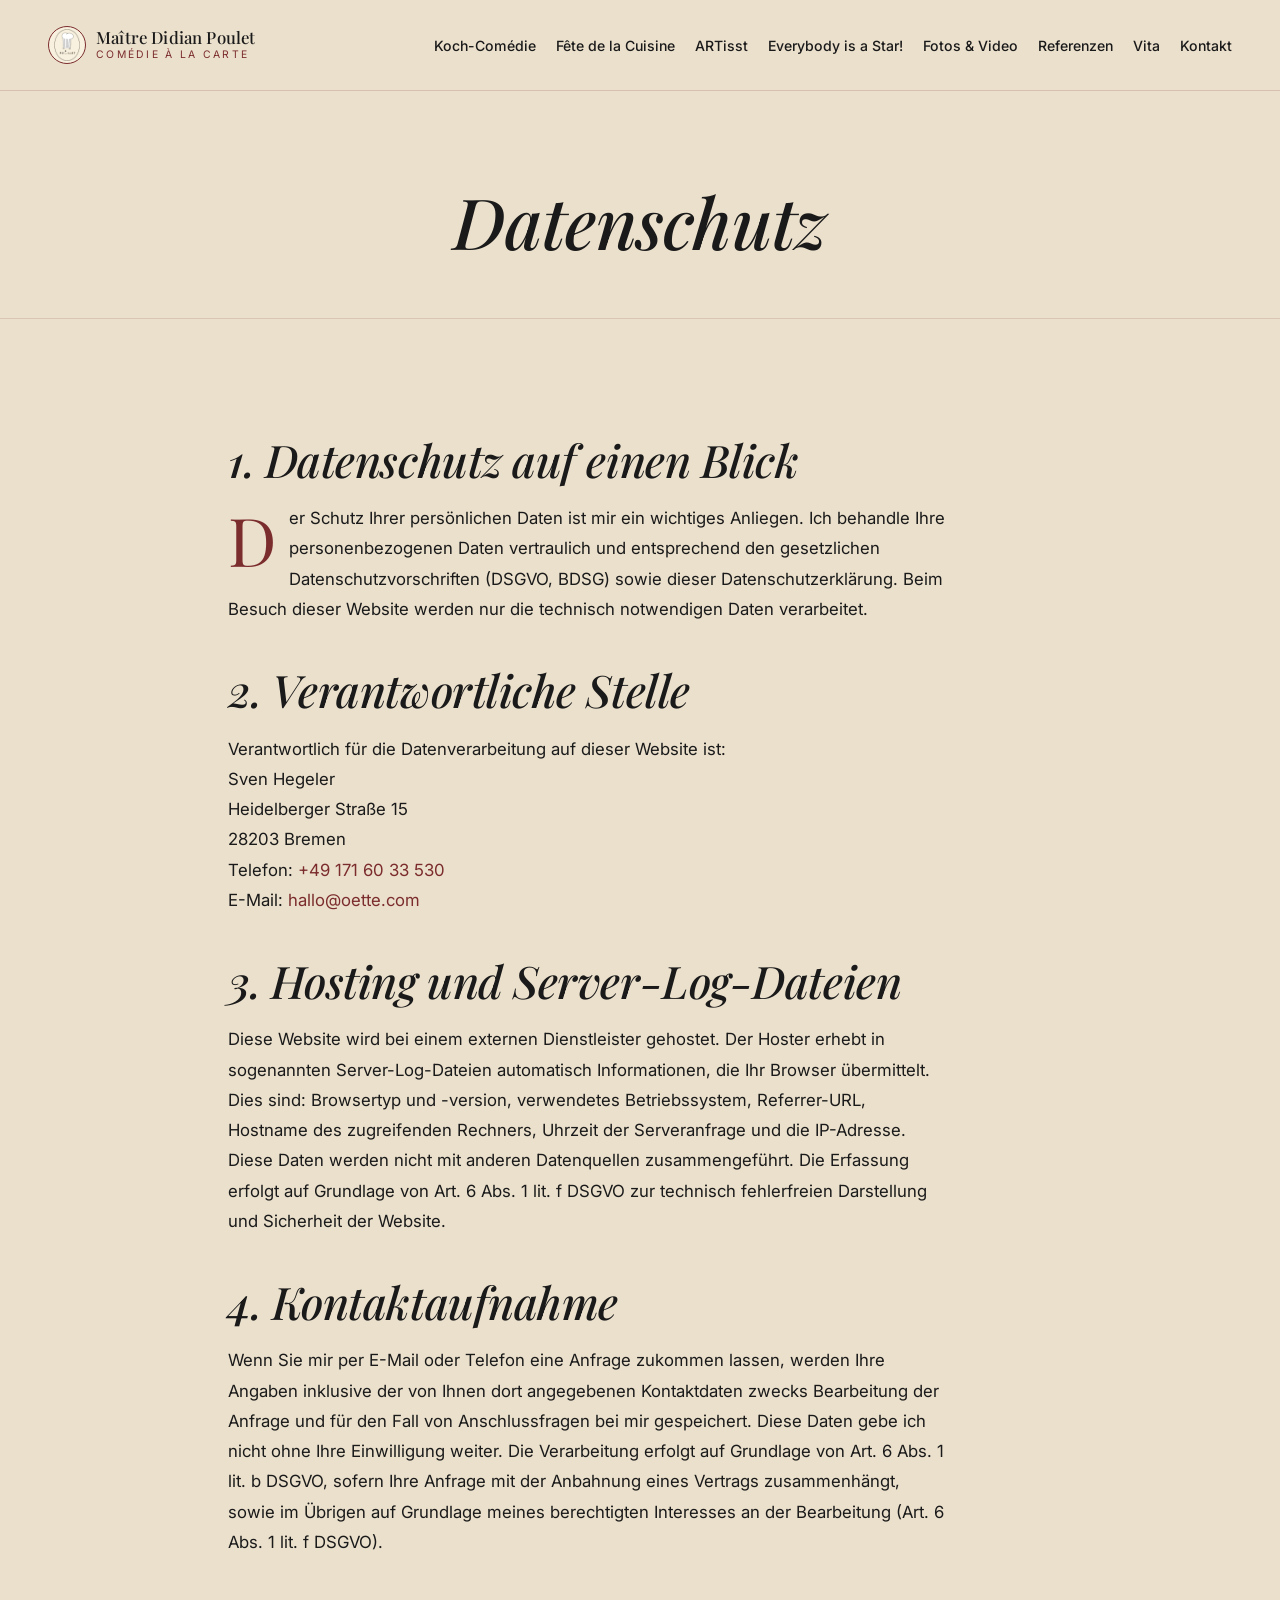
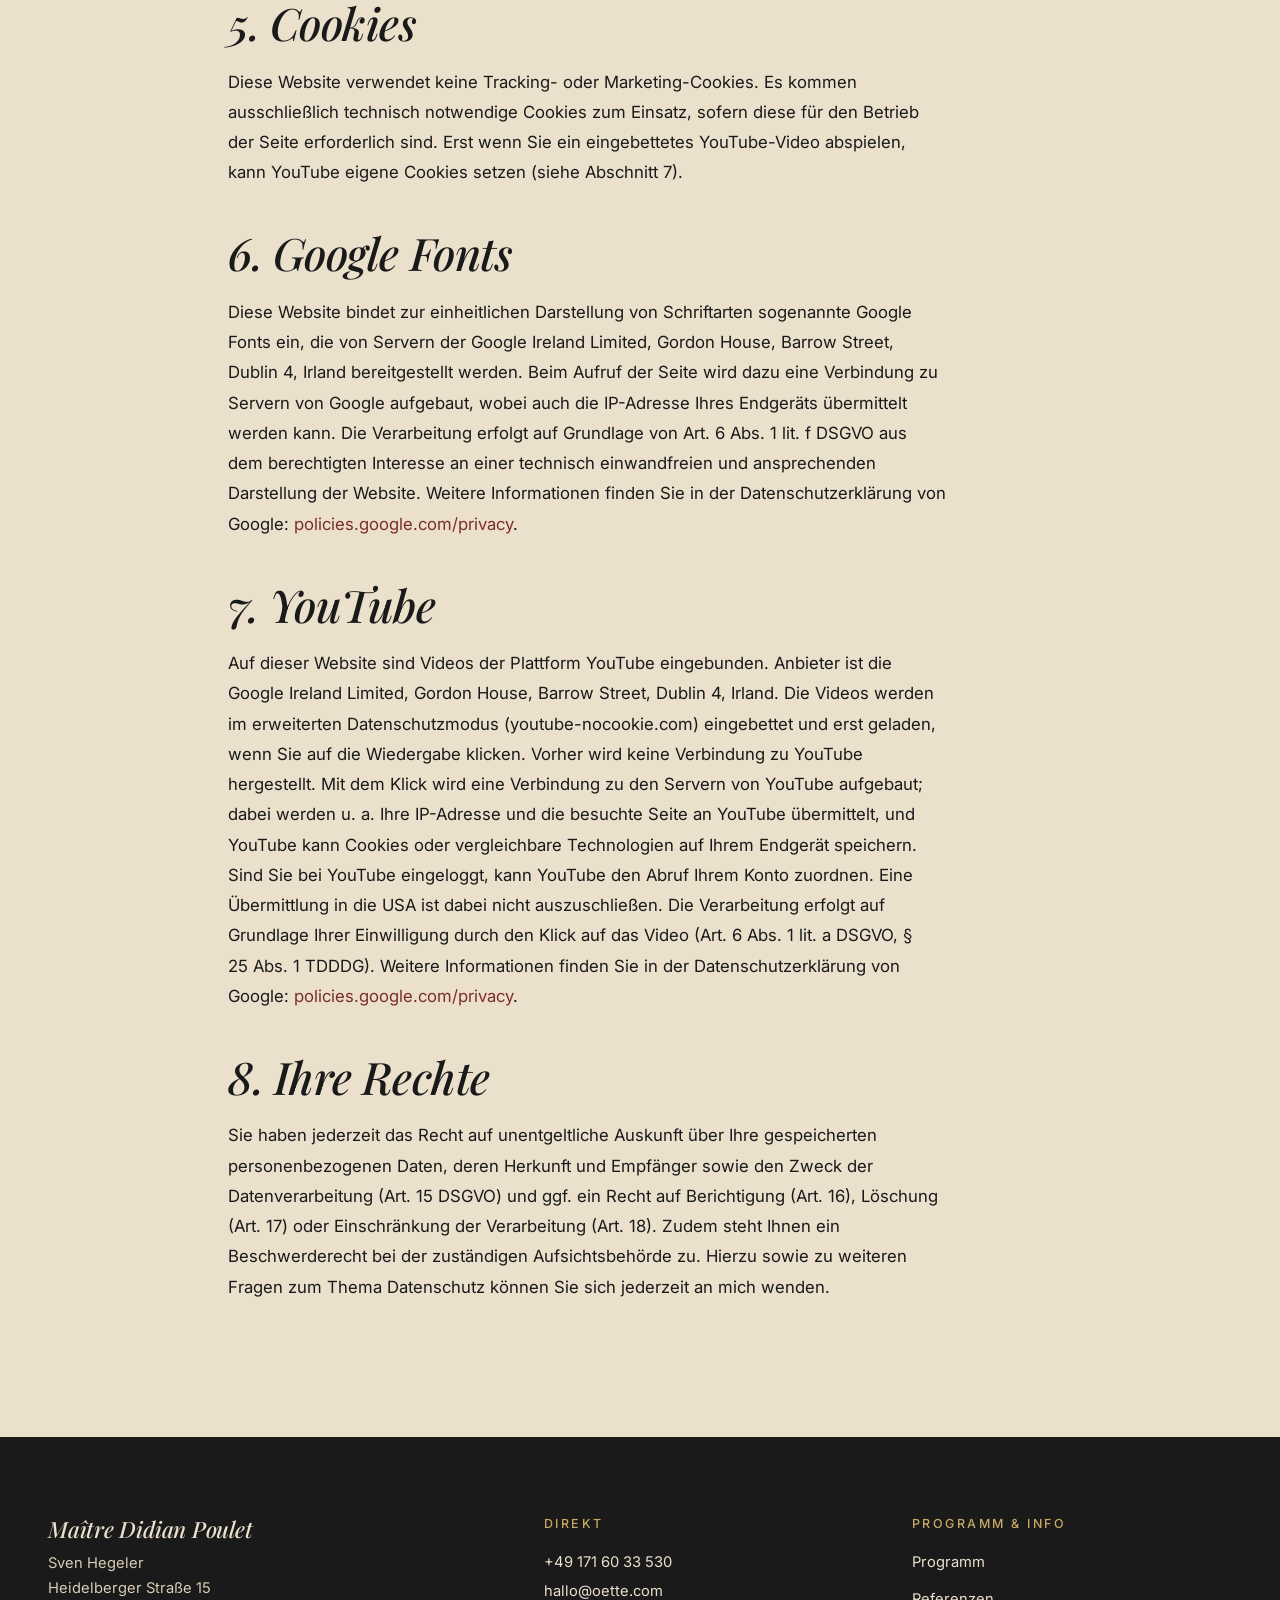
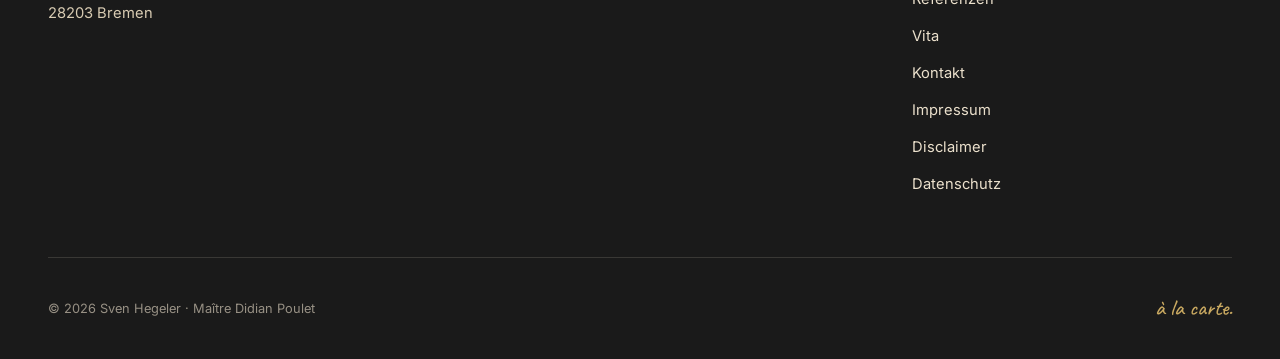
==== commit c064626d: "Videos durch Svens neue YouTube-Clips ersetzen Links läuft jetzt DKOguxIf1A4, rechts nDNGU4xr8Pw. Di" ====
--- a/datenschutz.html
+++ b/datenschutz.html
@@ -7,7 +7,7 @@
 <link rel="preconnect" href="https://fonts.googleapis.com">
 <link rel="preconnect" href="https://fonts.gstatic.com" crossorigin>
 <link href="https://fonts.googleapis.com/css2?family=Playfair+Display:ital,wght@0,400;0,500;1,400;1,500&family=Inter:wght@400;500;600&family=Caveat:wght@500;600&display=swap" rel="stylesheet">
-<link rel="stylesheet" href="styles.css?v=4">
+<link rel="stylesheet" href="styles.css?v=5">
 </head>
 <body data-screen-label="Datenschutz">
 
@@ -55,12 +55,15 @@
       <p>Wenn Sie mir per E-Mail oder Telefon eine Anfrage zukommen lassen, werden Ihre Angaben inklusive der von Ihnen dort angegebenen Kontaktdaten zwecks Bearbeitung der Anfrage und für den Fall von Anschlussfragen bei mir gespeichert. Diese Daten gebe ich nicht ohne Ihre Einwilligung weiter. Die Verarbeitung erfolgt auf Grundlage von Art. 6 Abs. 1 lit. b DSGVO, sofern Ihre Anfrage mit der Anbahnung eines Vertrags zusammenhängt, sowie im Übrigen auf Grundlage meines berechtigten Interesses an der Bearbeitung (Art. 6 Abs. 1 lit. f DSGVO).</p>
 
       <h2 style="font-style:italic; margin-top:40px">5. Cookies</h2>
-      <p>Diese Website verwendet keine Tracking- oder Marketing-Cookies. Es kommen ausschließlich technisch notwendige Cookies zum Einsatz, sofern diese für den Betrieb der Seite erforderlich sind.</p>
+      <p>Diese Website verwendet keine Tracking- oder Marketing-Cookies. Es kommen ausschließlich technisch notwendige Cookies zum Einsatz, sofern diese für den Betrieb der Seite erforderlich sind. Erst wenn Sie ein eingebettetes YouTube-Video abspielen, kann YouTube eigene Cookies setzen (siehe Abschnitt 7).</p>
 
       <h2 style="font-style:italic; margin-top:40px">6. Google Fonts</h2>
       <p>Diese Website bindet zur einheitlichen Darstellung von Schriftarten sogenannte Google Fonts ein, die von Servern der Google Ireland Limited, Gordon House, Barrow Street, Dublin 4, Irland bereitgestellt werden. Beim Aufruf der Seite wird dazu eine Verbindung zu Servern von Google aufgebaut, wobei auch die IP-Adresse Ihres Endgeräts übermittelt werden kann. Die Verarbeitung erfolgt auf Grundlage von Art. 6 Abs. 1 lit. f DSGVO aus dem berechtigten Interesse an einer technisch einwandfreien und ansprechenden Darstellung der Website. Weitere Informationen finden Sie in der Datenschutzerklärung von Google: <a href="https://policies.google.com/privacy" target="_blank" rel="noopener">policies.google.com/privacy</a>.</p>
 
-      <h2 style="font-style:italic; margin-top:40px">7. Ihre Rechte</h2>
+      <h2 id="youtube" style="font-style:italic; margin-top:40px">7. YouTube</h2>
+      <p>Auf dieser Website sind Videos der Plattform YouTube eingebunden. Anbieter ist die Google Ireland Limited, Gordon House, Barrow Street, Dublin 4, Irland. Die Videos werden im erweiterten Datenschutzmodus (youtube-nocookie.com) eingebettet und erst geladen, wenn Sie auf die Wiedergabe klicken. Vorher wird keine Verbindung zu YouTube hergestellt. Mit dem Klick wird eine Verbindung zu den Servern von YouTube aufgebaut; dabei werden u.&nbsp;a. Ihre IP-Adresse und die besuchte Seite an YouTube übermittelt, und YouTube kann Cookies oder vergleichbare Technologien auf Ihrem Endgerät speichern. Sind Sie bei YouTube eingeloggt, kann YouTube den Abruf Ihrem Konto zuordnen. Eine Übermittlung in die USA ist dabei nicht auszuschließen. Die Verarbeitung erfolgt auf Grundlage Ihrer Einwilligung durch den Klick auf das Video (Art. 6 Abs. 1 lit. a DSGVO, § 25 Abs. 1 TDDDG). Weitere Informationen finden Sie in der Datenschutzerklärung von Google: <a href="https://policies.google.com/privacy" target="_blank" rel="noopener">policies.google.com/privacy</a>.</p>
+
+      <h2 style="font-style:italic; margin-top:40px">8. Ihre Rechte</h2>
       <p>Sie haben jederzeit das Recht auf unentgeltliche Auskunft über Ihre gespeicherten personenbezogenen Daten, deren Herkunft und Empfänger sowie den Zweck der Datenverarbeitung (Art. 15 DSGVO) und ggf. ein Recht auf Berichtigung (Art. 16), Löschung (Art. 17) oder Einschränkung der Verarbeitung (Art. 18). Zudem steht Ihnen ein Beschwerderecht bei der zuständigen Aufsichtsbehörde zu. Hierzu sowie zu weiteren Fragen zum Thema Datenschutz können Sie sich jederzeit an mich wenden.</p>
     </div>
   </div>
--- a/styles.css
+++ b/styles.css
@@ -1084,3 +1084,25 @@
 .video-play-btn svg circle { transition: opacity .15s }
 .video-play-btn:hover svg circle { opacity: .7 }
 .video-play-btn:focus-visible { outline: 3px solid var(--gold); outline-offset: 4px; border-radius: 50% }
+.video-yt::before {
+  content: "";
+  position: absolute;
+  inset: 0;
+  background:
+    radial-gradient(circle at 50% 45%, rgba(201,169,97,.18), transparent 60%),
+    repeating-linear-gradient(135deg, rgba(255,255,255,.03) 0 12px, transparent 12px 24px);
+}
+.video-yt-note {
+  position: absolute;
+  left: 0;
+  right: 0;
+  bottom: 0;
+  margin: 0;
+  padding: 12px 20px;
+  font-size: .8rem;
+  line-height: 1.4;
+  text-align: center;
+  color: var(--champagne-dark);
+  z-index: 2;
+}
+.video-yt-note a { color: var(--gold); }
